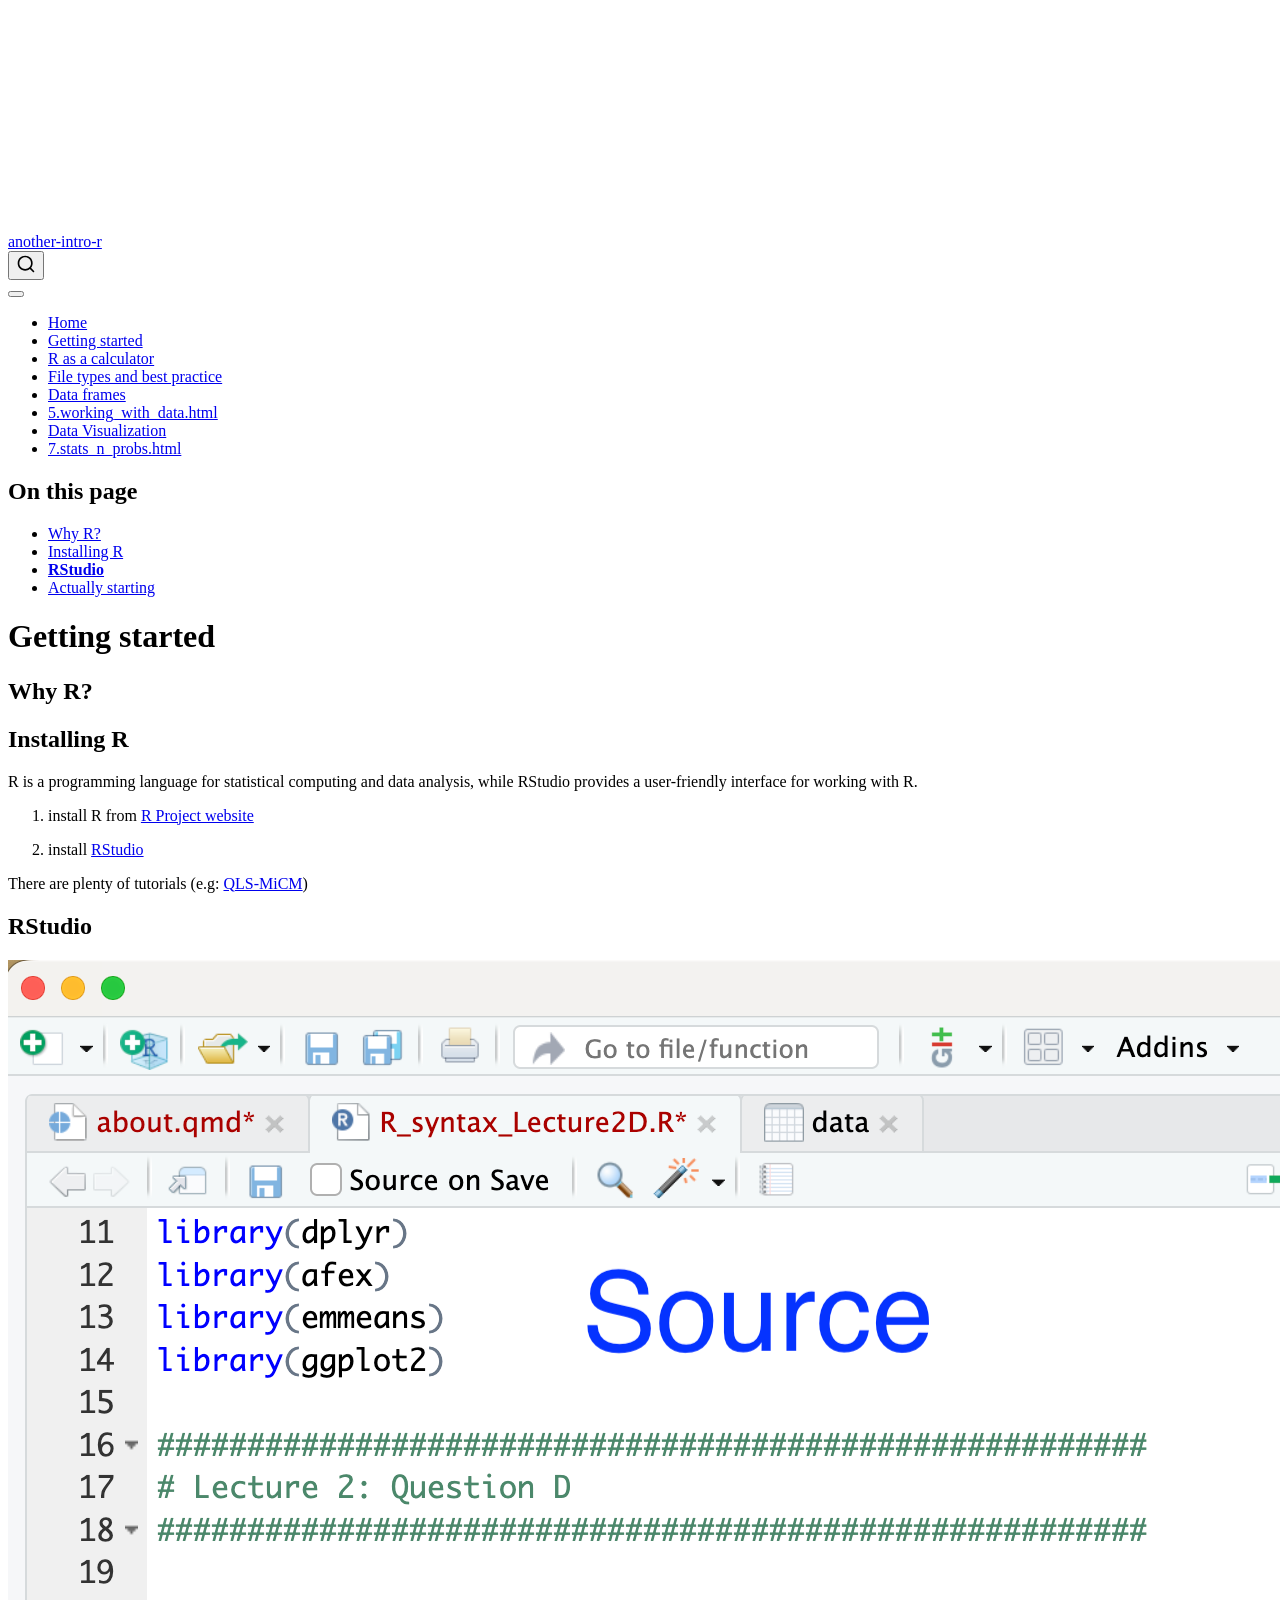
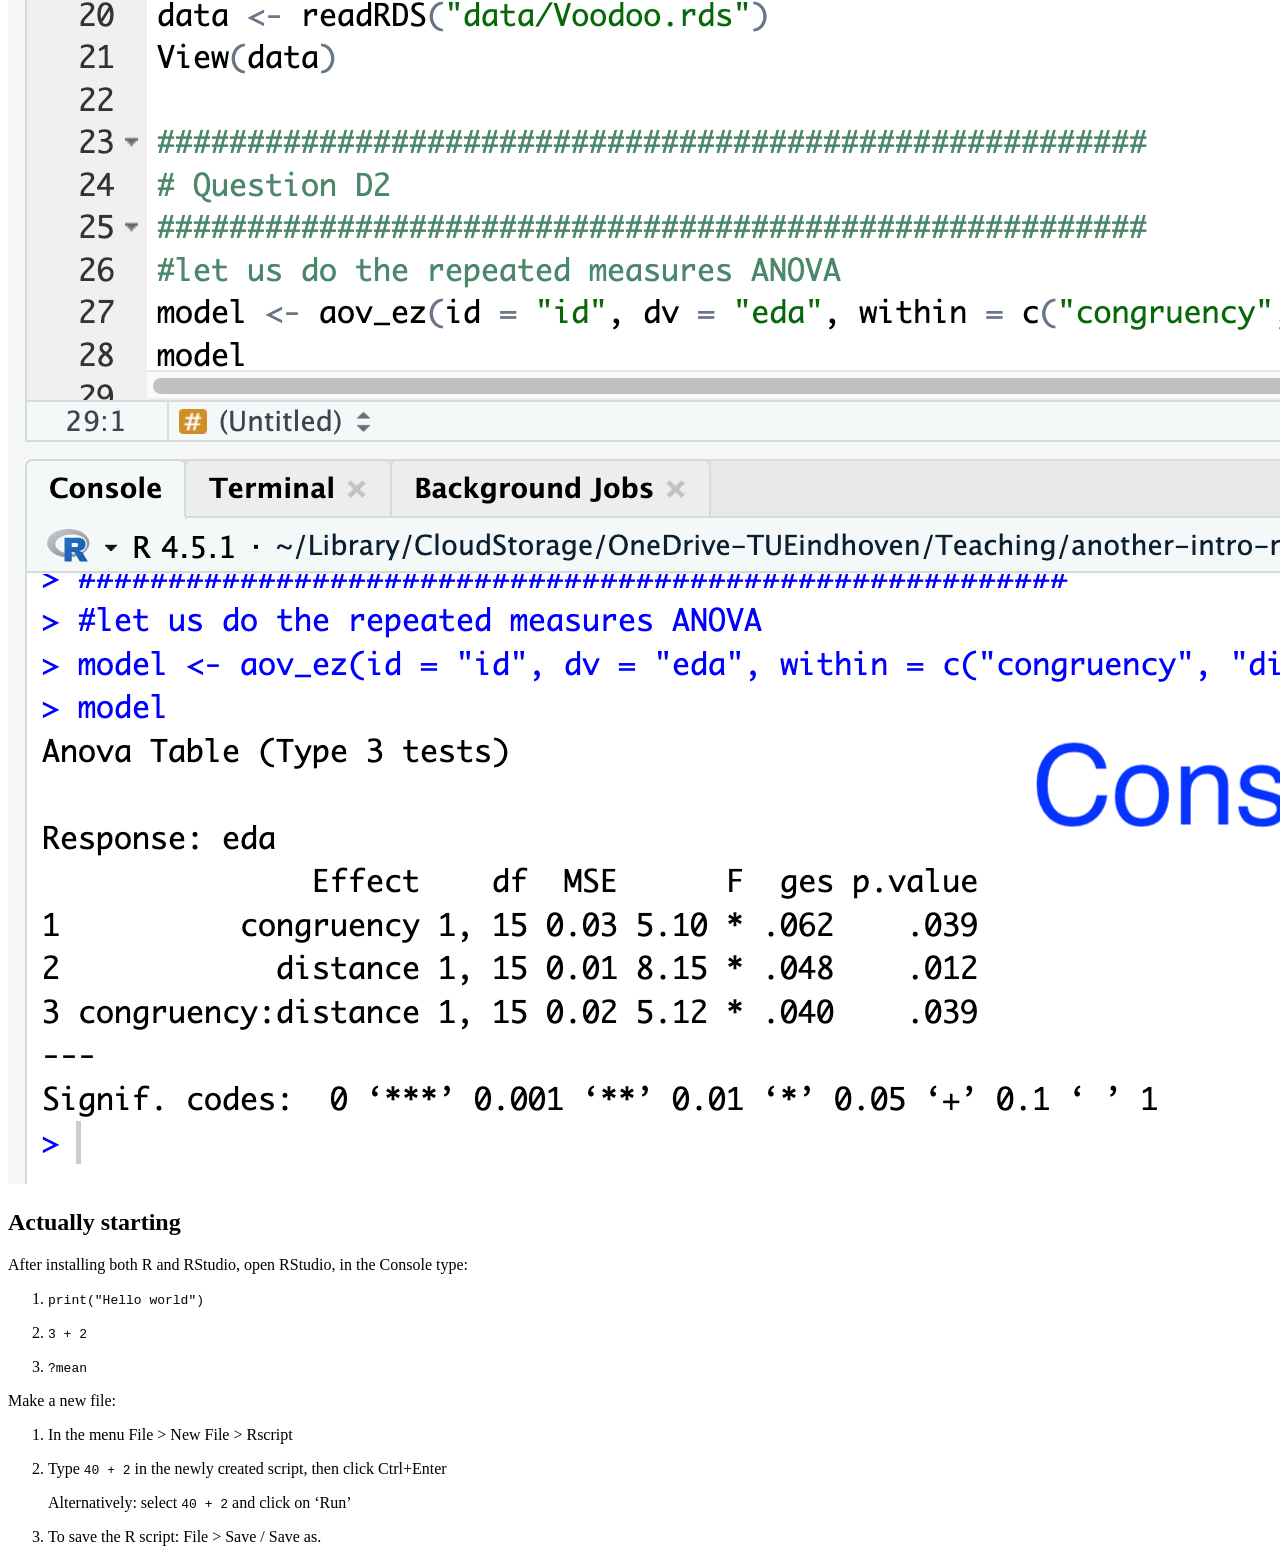
==== 1.getting_started.html @ 80fdfe33 "Built site for gh-pages" ====
<!DOCTYPE html>
<html xmlns="http://www.w3.org/1999/xhtml" lang="en" xml:lang="en"><head>

<meta charset="utf-8">
<meta name="generator" content="quarto-1.7.32">

<meta name="viewport" content="width=device-width, initial-scale=1.0, user-scalable=yes">


<title>Getting started – another-intro-r</title>
<style>
code{white-space: pre-wrap;}
span.smallcaps{font-variant: small-caps;}
div.columns{display: flex; gap: min(4vw, 1.5em);}
div.column{flex: auto; overflow-x: auto;}
div.hanging-indent{margin-left: 1.5em; text-indent: -1.5em;}
ul.task-list{list-style: none;}
ul.task-list li input[type="checkbox"] {
  width: 0.8em;
  margin: 0 0.8em 0.2em -1em; /* quarto-specific, see https://github.com/quarto-dev/quarto-cli/issues/4556 */ 
  vertical-align: middle;
}
</style>


<script src="site_libs/quarto-nav/quarto-nav.js"></script>
<script src="site_libs/quarto-nav/headroom.min.js"></script>
<script src="site_libs/clipboard/clipboard.min.js"></script>
<script src="site_libs/quarto-search/autocomplete.umd.js"></script>
<script src="site_libs/quarto-search/fuse.min.js"></script>
<script src="site_libs/quarto-search/quarto-search.js"></script>
<meta name="quarto:offset" content="./">
<script src="site_libs/quarto-html/quarto.js" type="module"></script>
<script src="site_libs/quarto-html/tabsets/tabsets.js" type="module"></script>
<script src="site_libs/quarto-html/popper.min.js"></script>
<script src="site_libs/quarto-html/tippy.umd.min.js"></script>
<script src="site_libs/quarto-html/anchor.min.js"></script>
<link href="site_libs/quarto-html/tippy.css" rel="stylesheet">
<link href="site_libs/quarto-html/quarto-syntax-highlighting-37eea08aefeeee20ff55810ff984fec1.css" rel="stylesheet" id="quarto-text-highlighting-styles">
<script src="site_libs/bootstrap/bootstrap.min.js"></script>
<link href="site_libs/bootstrap/bootstrap-icons.css" rel="stylesheet">
<link href="site_libs/bootstrap/bootstrap-c1fac2584b48ed01fb6e278e36375074.min.css" rel="stylesheet" append-hash="true" id="quarto-bootstrap" data-mode="light">
<script id="quarto-search-options" type="application/json">{
  "location": "navbar",
  "copy-button": false,
  "collapse-after": 3,
  "panel-placement": "end",
  "type": "overlay",
  "limit": 50,
  "keyboard-shortcut": [
    "f",
    "/",
    "s"
  ],
  "show-item-context": false,
  "language": {
    "search-no-results-text": "No results",
    "search-matching-documents-text": "matching documents",
    "search-copy-link-title": "Copy link to search",
    "search-hide-matches-text": "Hide additional matches",
    "search-more-match-text": "more match in this document",
    "search-more-matches-text": "more matches in this document",
    "search-clear-button-title": "Clear",
    "search-text-placeholder": "",
    "search-detached-cancel-button-title": "Cancel",
    "search-submit-button-title": "Submit",
    "search-label": "Search"
  }
}</script>


<link rel="stylesheet" href="styles.css">
</head>

<body class="nav-fixed quarto-light">

<div id="quarto-search-results"></div>
  <header id="quarto-header" class="headroom fixed-top">
    <nav class="navbar navbar-expand-lg " data-bs-theme="dark">
      <div class="navbar-container container-fluid">
      <div class="navbar-brand-container mx-auto">
    <a class="navbar-brand" href="./index.html">
    <span class="navbar-title">another-intro-r</span>
    </a>
  </div>
            <div id="quarto-search" class="" title="Search"></div>
          <button class="navbar-toggler" type="button" data-bs-toggle="collapse" data-bs-target="#navbarCollapse" aria-controls="navbarCollapse" role="menu" aria-expanded="false" aria-label="Toggle navigation" onclick="if (window.quartoToggleHeadroom) { window.quartoToggleHeadroom(); }">
  <span class="navbar-toggler-icon"></span>
</button>
          <div class="collapse navbar-collapse" id="navbarCollapse">
            <ul class="navbar-nav navbar-nav-scroll me-auto">
  <li class="nav-item">
    <a class="nav-link" href="./index.html"> 
<span class="menu-text">Home</span></a>
  </li>  
  <li class="nav-item">
    <a class="nav-link active" href="./1.getting_started.html" aria-current="page"> 
<span class="menu-text">Getting started</span></a>
  </li>  
  <li class="nav-item">
    <a class="nav-link" href="./2.calculateR.html"> 
<span class="menu-text">R as a calculator</span></a>
  </li>  
  <li class="nav-item">
    <a class="nav-link" href="./3.file_types.html"> 
<span class="menu-text">File types and best practice</span></a>
  </li>  
  <li class="nav-item">
    <a class="nav-link" href="./4.dataframes.html"> 
<span class="menu-text">Data frames</span></a>
  </li>  
  <li class="nav-item">
    <a class="nav-link" href="./5.working_with_data.html"> 
<span class="menu-text">5.working_with_data.html</span></a>
  </li>  
  <li class="nav-item">
    <a class="nav-link" href="./6.data_vis.html"> 
<span class="menu-text">Data Visualization</span></a>
  </li>  
  <li class="nav-item">
    <a class="nav-link" href="./7.stats_n_probs.html"> 
<span class="menu-text">7.stats_n_probs.html</span></a>
  </li>  
</ul>
          </div> <!-- /navcollapse -->
            <div class="quarto-navbar-tools">
</div>
      </div> <!-- /container-fluid -->
    </nav>
</header>
<!-- content -->
<div id="quarto-content" class="quarto-container page-columns page-rows-contents page-layout-article page-navbar">
<!-- sidebar -->
<!-- margin-sidebar -->
    <div id="quarto-margin-sidebar" class="sidebar margin-sidebar">
        <nav id="TOC" role="doc-toc" class="toc-active">
    <h2 id="toc-title">On this page</h2>
   
  <ul>
  <li><a href="#why-r" id="toc-why-r" class="nav-link active" data-scroll-target="#why-r">Why R?</a></li>
  <li><a href="#installing-r" id="toc-installing-r" class="nav-link" data-scroll-target="#installing-r">Installing R</a></li>
  <li><a href="#rstudio" id="toc-rstudio" class="nav-link" data-scroll-target="#rstudio"><strong>RStudio</strong></a></li>
  <li><a href="#actually-starting" id="toc-actually-starting" class="nav-link" data-scroll-target="#actually-starting">Actually starting</a></li>
  </ul>
</nav>
    </div>
<!-- main -->
<main class="content" id="quarto-document-content">

<header id="title-block-header" class="quarto-title-block default">
<div class="quarto-title">
<h1 class="title">Getting started</h1>
</div>



<div class="quarto-title-meta">

    
  
    
  </div>
  


</header>


<section id="why-r" class="level2">
<h2 class="anchored" data-anchor-id="why-r">Why R?</h2>
</section>
<section id="installing-r" class="level2">
<h2 class="anchored" data-anchor-id="installing-r">Installing R</h2>
<p>R is a programming language for statistical computing and data analysis, while RStudio provides a user-friendly interface for working with R.</p>
<ol type="1">
<li><p>install R from <a href="https://www.r-project.org/">R Project website</a></p></li>
<li><p>install <a href="https://www.rstudio.com/">RStudio</a></p></li>
</ol>
<p>There are plenty of tutorials (e.g: <a href="https://martinahyang.github.io/IntroToR/WebsiteCodes/Setup.html">QLS-MiCM</a>)</p>
</section>
<section id="rstudio" class="level2">
<h2 class="anchored" data-anchor-id="rstudio"><strong>RStudio</strong></h2>
<p><img src="images/clipboard-3034468016.png" class="img-fluid"></p>
</section>
<section id="actually-starting" class="level2">
<h2 class="anchored" data-anchor-id="actually-starting">Actually starting</h2>
<p>After installing both R and RStudio, open RStudio, in the Console type:</p>
<ol type="1">
<li><p><code>print("Hello world")</code></p></li>
<li><p><code>3 + 2</code></p></li>
<li><p><code>?mean</code></p></li>
</ol>
<p>Make a new file:</p>
<ol type="1">
<li><p>In the menu File &gt; New File &gt; Rscript</p></li>
<li><p>Type <code>40 + 2</code> in the newly created script, then click Ctrl+Enter</p>
<p>Alternatively: select <code>40 + 2</code> and click on ‘Run’</p></li>
<li><p>To save the R script: File &gt; Save / Save as.</p></li>
</ol>


</section>

</main> <!-- /main -->
<script id="quarto-html-after-body" type="application/javascript">
  window.document.addEventListener("DOMContentLoaded", function (event) {
    const icon = "";
    const anchorJS = new window.AnchorJS();
    anchorJS.options = {
      placement: 'right',
      icon: icon
    };
    anchorJS.add('.anchored');
    const isCodeAnnotation = (el) => {
      for (const clz of el.classList) {
        if (clz.startsWith('code-annotation-')) {                     
          return true;
        }
      }
      return false;
    }
    const onCopySuccess = function(e) {
      // button target
      const button = e.trigger;
      // don't keep focus
      button.blur();
      // flash "checked"
      button.classList.add('code-copy-button-checked');
      var currentTitle = button.getAttribute("title");
      button.setAttribute("title", "Copied!");
      let tooltip;
      if (window.bootstrap) {
        button.setAttribute("data-bs-toggle", "tooltip");
        button.setAttribute("data-bs-placement", "left");
        button.setAttribute("data-bs-title", "Copied!");
        tooltip = new bootstrap.Tooltip(button, 
          { trigger: "manual", 
            customClass: "code-copy-button-tooltip",
            offset: [0, -8]});
        tooltip.show();    
      }
      setTimeout(function() {
        if (tooltip) {
          tooltip.hide();
          button.removeAttribute("data-bs-title");
          button.removeAttribute("data-bs-toggle");
          button.removeAttribute("data-bs-placement");
        }
        button.setAttribute("title", currentTitle);
        button.classList.remove('code-copy-button-checked');
      }, 1000);
      // clear code selection
      e.clearSelection();
    }
    const getTextToCopy = function(trigger) {
        const codeEl = trigger.previousElementSibling.cloneNode(true);
        for (const childEl of codeEl.children) {
          if (isCodeAnnotation(childEl)) {
            childEl.remove();
          }
        }
        return codeEl.innerText;
    }
    const clipboard = new window.ClipboardJS('.code-copy-button:not([data-in-quarto-modal])', {
      text: getTextToCopy
    });
    clipboard.on('success', onCopySuccess);
    if (window.document.getElementById('quarto-embedded-source-code-modal')) {
      const clipboardModal = new window.ClipboardJS('.code-copy-button[data-in-quarto-modal]', {
        text: getTextToCopy,
        container: window.document.getElementById('quarto-embedded-source-code-modal')
      });
      clipboardModal.on('success', onCopySuccess);
    }
      var localhostRegex = new RegExp(/^(?:http|https):\/\/localhost\:?[0-9]*\//);
      var mailtoRegex = new RegExp(/^mailto:/);
        var filterRegex = new RegExp('/' + window.location.host + '/');
      var isInternal = (href) => {
          return filterRegex.test(href) || localhostRegex.test(href) || mailtoRegex.test(href);
      }
      // Inspect non-navigation links and adorn them if external
     var links = window.document.querySelectorAll('a[href]:not(.nav-link):not(.navbar-brand):not(.toc-action):not(.sidebar-link):not(.sidebar-item-toggle):not(.pagination-link):not(.no-external):not([aria-hidden]):not(.dropdown-item):not(.quarto-navigation-tool):not(.about-link)');
      for (var i=0; i<links.length; i++) {
        const link = links[i];
        if (!isInternal(link.href)) {
          // undo the damage that might have been done by quarto-nav.js in the case of
          // links that we want to consider external
          if (link.dataset.originalHref !== undefined) {
            link.href = link.dataset.originalHref;
          }
        }
      }
    function tippyHover(el, contentFn, onTriggerFn, onUntriggerFn) {
      const config = {
        allowHTML: true,
        maxWidth: 500,
        delay: 100,
        arrow: false,
        appendTo: function(el) {
            return el.parentElement;
        },
        interactive: true,
        interactiveBorder: 10,
        theme: 'quarto',
        placement: 'bottom-start',
      };
      if (contentFn) {
        config.content = contentFn;
      }
      if (onTriggerFn) {
        config.onTrigger = onTriggerFn;
      }
      if (onUntriggerFn) {
        config.onUntrigger = onUntriggerFn;
      }
      window.tippy(el, config); 
    }
    const noterefs = window.document.querySelectorAll('a[role="doc-noteref"]');
    for (var i=0; i<noterefs.length; i++) {
      const ref = noterefs[i];
      tippyHover(ref, function() {
        // use id or data attribute instead here
        let href = ref.getAttribute('data-footnote-href') || ref.getAttribute('href');
        try { href = new URL(href).hash; } catch {}
        const id = href.replace(/^#\/?/, "");
        const note = window.document.getElementById(id);
        if (note) {
          return note.innerHTML;
        } else {
          return "";
        }
      });
    }
    const xrefs = window.document.querySelectorAll('a.quarto-xref');
    const processXRef = (id, note) => {
      // Strip column container classes
      const stripColumnClz = (el) => {
        el.classList.remove("page-full", "page-columns");
        if (el.children) {
          for (const child of el.children) {
            stripColumnClz(child);
          }
        }
      }
      stripColumnClz(note)
      if (id === null || id.startsWith('sec-')) {
        // Special case sections, only their first couple elements
        const container = document.createElement("div");
        if (note.children && note.children.length > 2) {
          container.appendChild(note.children[0].cloneNode(true));
          for (let i = 1; i < note.children.length; i++) {
            const child = note.children[i];
            if (child.tagName === "P" && child.innerText === "") {
              continue;
            } else {
              container.appendChild(child.cloneNode(true));
              break;
            }
          }
          if (window.Quarto?.typesetMath) {
            window.Quarto.typesetMath(container);
          }
          return container.innerHTML
        } else {
          if (window.Quarto?.typesetMath) {
            window.Quarto.typesetMath(note);
          }
          return note.innerHTML;
        }
      } else {
        // Remove any anchor links if they are present
        const anchorLink = note.querySelector('a.anchorjs-link');
        if (anchorLink) {
          anchorLink.remove();
        }
        if (window.Quarto?.typesetMath) {
          window.Quarto.typesetMath(note);
        }
        if (note.classList.contains("callout")) {
          return note.outerHTML;
        } else {
          return note.innerHTML;
        }
      }
    }
    for (var i=0; i<xrefs.length; i++) {
      const xref = xrefs[i];
      tippyHover(xref, undefined, function(instance) {
        instance.disable();
        let url = xref.getAttribute('href');
        let hash = undefined; 
        if (url.startsWith('#')) {
          hash = url;
        } else {
          try { hash = new URL(url).hash; } catch {}
        }
        if (hash) {
          const id = hash.replace(/^#\/?/, "");
          const note = window.document.getElementById(id);
          if (note !== null) {
            try {
              const html = processXRef(id, note.cloneNode(true));
              instance.setContent(html);
            } finally {
              instance.enable();
              instance.show();
            }
          } else {
            // See if we can fetch this
            fetch(url.split('#')[0])
            .then(res => res.text())
            .then(html => {
              const parser = new DOMParser();
              const htmlDoc = parser.parseFromString(html, "text/html");
              const note = htmlDoc.getElementById(id);
              if (note !== null) {
                const html = processXRef(id, note);
                instance.setContent(html);
              } 
            }).finally(() => {
              instance.enable();
              instance.show();
            });
          }
        } else {
          // See if we can fetch a full url (with no hash to target)
          // This is a special case and we should probably do some content thinning / targeting
          fetch(url)
          .then(res => res.text())
          .then(html => {
            const parser = new DOMParser();
            const htmlDoc = parser.parseFromString(html, "text/html");
            const note = htmlDoc.querySelector('main.content');
            if (note !== null) {
              // This should only happen for chapter cross references
              // (since there is no id in the URL)
              // remove the first header
              if (note.children.length > 0 && note.children[0].tagName === "HEADER") {
                note.children[0].remove();
              }
              const html = processXRef(null, note);
              instance.setContent(html);
            } 
          }).finally(() => {
            instance.enable();
            instance.show();
          });
        }
      }, function(instance) {
      });
    }
        let selectedAnnoteEl;
        const selectorForAnnotation = ( cell, annotation) => {
          let cellAttr = 'data-code-cell="' + cell + '"';
          let lineAttr = 'data-code-annotation="' +  annotation + '"';
          const selector = 'span[' + cellAttr + '][' + lineAttr + ']';
          return selector;
        }
        const selectCodeLines = (annoteEl) => {
          const doc = window.document;
          const targetCell = annoteEl.getAttribute("data-target-cell");
          const targetAnnotation = annoteEl.getAttribute("data-target-annotation");
          const annoteSpan = window.document.querySelector(selectorForAnnotation(targetCell, targetAnnotation));
          const lines = annoteSpan.getAttribute("data-code-lines").split(",");
          const lineIds = lines.map((line) => {
            return targetCell + "-" + line;
          })
          let top = null;
          let height = null;
          let parent = null;
          if (lineIds.length > 0) {
              //compute the position of the single el (top and bottom and make a div)
              const el = window.document.getElementById(lineIds[0]);
              top = el.offsetTop;
              height = el.offsetHeight;
              parent = el.parentElement.parentElement;
            if (lineIds.length > 1) {
              const lastEl = window.document.getElementById(lineIds[lineIds.length - 1]);
              const bottom = lastEl.offsetTop + lastEl.offsetHeight;
              height = bottom - top;
            }
            if (top !== null && height !== null && parent !== null) {
              // cook up a div (if necessary) and position it 
              let div = window.document.getElementById("code-annotation-line-highlight");
              if (div === null) {
                div = window.document.createElement("div");
                div.setAttribute("id", "code-annotation-line-highlight");
                div.style.position = 'absolute';
                parent.appendChild(div);
              }
              div.style.top = top - 2 + "px";
              div.style.height = height + 4 + "px";
              div.style.left = 0;
              let gutterDiv = window.document.getElementById("code-annotation-line-highlight-gutter");
              if (gutterDiv === null) {
                gutterDiv = window.document.createElement("div");
                gutterDiv.setAttribute("id", "code-annotation-line-highlight-gutter");
                gutterDiv.style.position = 'absolute';
                const codeCell = window.document.getElementById(targetCell);
                const gutter = codeCell.querySelector('.code-annotation-gutter');
                gutter.appendChild(gutterDiv);
              }
              gutterDiv.style.top = top - 2 + "px";
              gutterDiv.style.height = height + 4 + "px";
            }
            selectedAnnoteEl = annoteEl;
          }
        };
        const unselectCodeLines = () => {
          const elementsIds = ["code-annotation-line-highlight", "code-annotation-line-highlight-gutter"];
          elementsIds.forEach((elId) => {
            const div = window.document.getElementById(elId);
            if (div) {
              div.remove();
            }
          });
          selectedAnnoteEl = undefined;
        };
          // Handle positioning of the toggle
      window.addEventListener(
        "resize",
        throttle(() => {
          elRect = undefined;
          if (selectedAnnoteEl) {
            selectCodeLines(selectedAnnoteEl);
          }
        }, 10)
      );
      function throttle(fn, ms) {
      let throttle = false;
      let timer;
        return (...args) => {
          if(!throttle) { // first call gets through
              fn.apply(this, args);
              throttle = true;
          } else { // all the others get throttled
              if(timer) clearTimeout(timer); // cancel #2
              timer = setTimeout(() => {
                fn.apply(this, args);
                timer = throttle = false;
              }, ms);
          }
        };
      }
        // Attach click handler to the DT
        const annoteDls = window.document.querySelectorAll('dt[data-target-cell]');
        for (const annoteDlNode of annoteDls) {
          annoteDlNode.addEventListener('click', (event) => {
            const clickedEl = event.target;
            if (clickedEl !== selectedAnnoteEl) {
              unselectCodeLines();
              const activeEl = window.document.querySelector('dt[data-target-cell].code-annotation-active');
              if (activeEl) {
                activeEl.classList.remove('code-annotation-active');
              }
              selectCodeLines(clickedEl);
              clickedEl.classList.add('code-annotation-active');
            } else {
              // Unselect the line
              unselectCodeLines();
              clickedEl.classList.remove('code-annotation-active');
            }
          });
        }
    const findCites = (el) => {
      const parentEl = el.parentElement;
      if (parentEl) {
        const cites = parentEl.dataset.cites;
        if (cites) {
          return {
            el,
            cites: cites.split(' ')
          };
        } else {
          return findCites(el.parentElement)
        }
      } else {
        return undefined;
      }
    };
    var bibliorefs = window.document.querySelectorAll('a[role="doc-biblioref"]');
    for (var i=0; i<bibliorefs.length; i++) {
      const ref = bibliorefs[i];
      const citeInfo = findCites(ref);
      if (citeInfo) {
        tippyHover(citeInfo.el, function() {
          var popup = window.document.createElement('div');
          citeInfo.cites.forEach(function(cite) {
            var citeDiv = window.document.createElement('div');
            citeDiv.classList.add('hanging-indent');
            citeDiv.classList.add('csl-entry');
            var biblioDiv = window.document.getElementById('ref-' + cite);
            if (biblioDiv) {
              citeDiv.innerHTML = biblioDiv.innerHTML;
            }
            popup.appendChild(citeDiv);
          });
          return popup.innerHTML;
        });
      }
    }
  });
  </script>
</div> <!-- /content -->




</body></html>
---- site_libs/quarto-html/tippy.css ----
.tippy-box[data-animation=fade][data-state=hidden]{opacity:0}[data-tippy-root]{max-width:calc(100vw - 10px)}.tippy-box{position:relative;background-color:#333;color:#fff;border-radius:4px;font-size:14px;line-height:1.4;white-space:normal;outline:0;transition-property:transform,visibility,opacity}.tippy-box[data-placement^=top]>.tippy-arrow{bottom:0}.tippy-box[data-placement^=top]>.tippy-arrow:before{bottom:-7px;left:0;border-width:8px 8px 0;border-top-color:initial;transform-origin:center top}.tippy-box[data-placement^=bottom]>.tippy-arrow{top:0}.tippy-box[data-placement^=bottom]>.tippy-arrow:before{top:-7px;left:0;border-width:0 8px 8px;border-bottom-color:initial;transform-origin:center bottom}.tippy-box[data-placement^=left]>.tippy-arrow{right:0}.tippy-box[data-placement^=left]>.tippy-arrow:before{border-width:8px 0 8px 8px;border-left-color:initial;right:-7px;transform-origin:center left}.tippy-box[data-placement^=right]>.tippy-arrow{left:0}.tippy-box[data-placement^=right]>.tippy-arrow:before{left:-7px;border-width:8px 8px 8px 0;border-right-color:initial;transform-origin:center right}.tippy-box[data-inertia][data-state=visible]{transition-timing-function:cubic-bezier(.54,1.5,.38,1.11)}.tippy-arrow{width:16px;height:16px;color:#333}.tippy-arrow:before{content:"";position:absolute;border-color:transparent;border-style:solid}.tippy-content{position:relative;padding:5px 9px;z-index:1}
---- site_libs/quarto-html/quarto-syntax-highlighting-37eea08aefeeee20ff55810ff984fec1.css ----
/* quarto syntax highlight colors */
:root {
  --quarto-hl-ot-color: #003B4F;
  --quarto-hl-at-color: #657422;
  --quarto-hl-ss-color: #20794D;
  --quarto-hl-an-color: #5E5E5E;
  --quarto-hl-fu-color: #4758AB;
  --quarto-hl-st-color: #20794D;
  --quarto-hl-cf-color: #003B4F;
  --quarto-hl-op-color: #5E5E5E;
  --quarto-hl-er-color: #AD0000;
  --quarto-hl-bn-color: #AD0000;
  --quarto-hl-al-color: #AD0000;
  --quarto-hl-va-color: #111111;
  --quarto-hl-bu-color: inherit;
  --quarto-hl-ex-color: inherit;
  --quarto-hl-pp-color: #AD0000;
  --quarto-hl-in-color: #5E5E5E;
  --quarto-hl-vs-color: #20794D;
  --quarto-hl-wa-color: #5E5E5E;
  --quarto-hl-do-color: #5E5E5E;
  --quarto-hl-im-color: #00769E;
  --quarto-hl-ch-color: #20794D;
  --quarto-hl-dt-color: #AD0000;
  --quarto-hl-fl-color: #AD0000;
  --quarto-hl-co-color: #5E5E5E;
  --quarto-hl-cv-color: #5E5E5E;
  --quarto-hl-cn-color: #8f5902;
  --quarto-hl-sc-color: #5E5E5E;
  --quarto-hl-dv-color: #AD0000;
  --quarto-hl-kw-color: #003B4F;
}

/* other quarto variables */
:root {
  --quarto-font-monospace: SFMono-Regular, Menlo, Monaco, Consolas, "Liberation Mono", "Courier New", monospace;
}

/* syntax highlight based on Pandoc's rules */
pre > code.sourceCode > span {
  color: #003B4F;
}

code.sourceCode > span {
  color: #003B4F;
}

div.sourceCode,
div.sourceCode pre.sourceCode {
  color: #003B4F;
}

/* Normal */
code span {
  color: #003B4F;
}

/* Alert */
code span.al {
  color: #AD0000;
  font-style: inherit;
}

/* Annotation */
code span.an {
  color: #5E5E5E;
  font-style: inherit;
}

/* Attribute */
code span.at {
  color: #657422;
  font-style: inherit;
}

/* BaseN */
code span.bn {
  color: #AD0000;
  font-style: inherit;
}

/* BuiltIn */
code span.bu {
  font-style: inherit;
}

/* ControlFlow */
code span.cf {
  color: #003B4F;
  font-weight: bold;
  font-style: inherit;
}

/* Char */
code span.ch {
  color: #20794D;
  font-style: inherit;
}

/* Constant */
code span.cn {
  color: #8f5902;
  font-style: inherit;
}

/* Comment */
code span.co {
  color: #5E5E5E;
  font-style: inherit;
}

/* CommentVar */
code span.cv {
  color: #5E5E5E;
  font-style: italic;
}

/* Documentation */
code span.do {
  color: #5E5E5E;
  font-style: italic;
}

/* DataType */
code span.dt {
  color: #AD0000;
  font-style: inherit;
}

/* DecVal */
code span.dv {
  color: #AD0000;
  font-style: inherit;
}

/* Error */
code span.er {
  color: #AD0000;
  font-style: inherit;
}

/* Extension */
code span.ex {
  font-style: inherit;
}

/* Float */
code span.fl {
  color: #AD0000;
  font-style: inherit;
}

/* Function */
code span.fu {
  color: #4758AB;
  font-style: inherit;
}

/* Import */
code span.im {
  color: #00769E;
  font-style: inherit;
}

/* Information */
code span.in {
  color: #5E5E5E;
  font-style: inherit;
}

/* Keyword */
code span.kw {
  color: #003B4F;
  font-weight: bold;
  font-style: inherit;
}

/* Operator */
code span.op {
  color: #5E5E5E;
  font-style: inherit;
}

/* Other */
code span.ot {
  color: #003B4F;
  font-style: inherit;
}

/* Preprocessor */
code span.pp {
  color: #AD0000;
  font-style: inherit;
}

/* SpecialChar */
code span.sc {
  color: #5E5E5E;
  font-style: inherit;
}

/* SpecialString */
code span.ss {
  color: #20794D;
  font-style: inherit;
}

/* String */
code span.st {
  color: #20794D;
  font-style: inherit;
}

/* Variable */
code span.va {
  color: #111111;
  font-style: inherit;
}

/* VerbatimString */
code span.vs {
  color: #20794D;
  font-style: inherit;
}

/* Warning */
code span.wa {
  color: #5E5E5E;
  font-style: italic;
}

.prevent-inlining {
  content: "</";
}

/*# sourceMappingURL=27d3d809615f7771493d095567f04340.css.map */
---- styles.css ----
/* css styles */
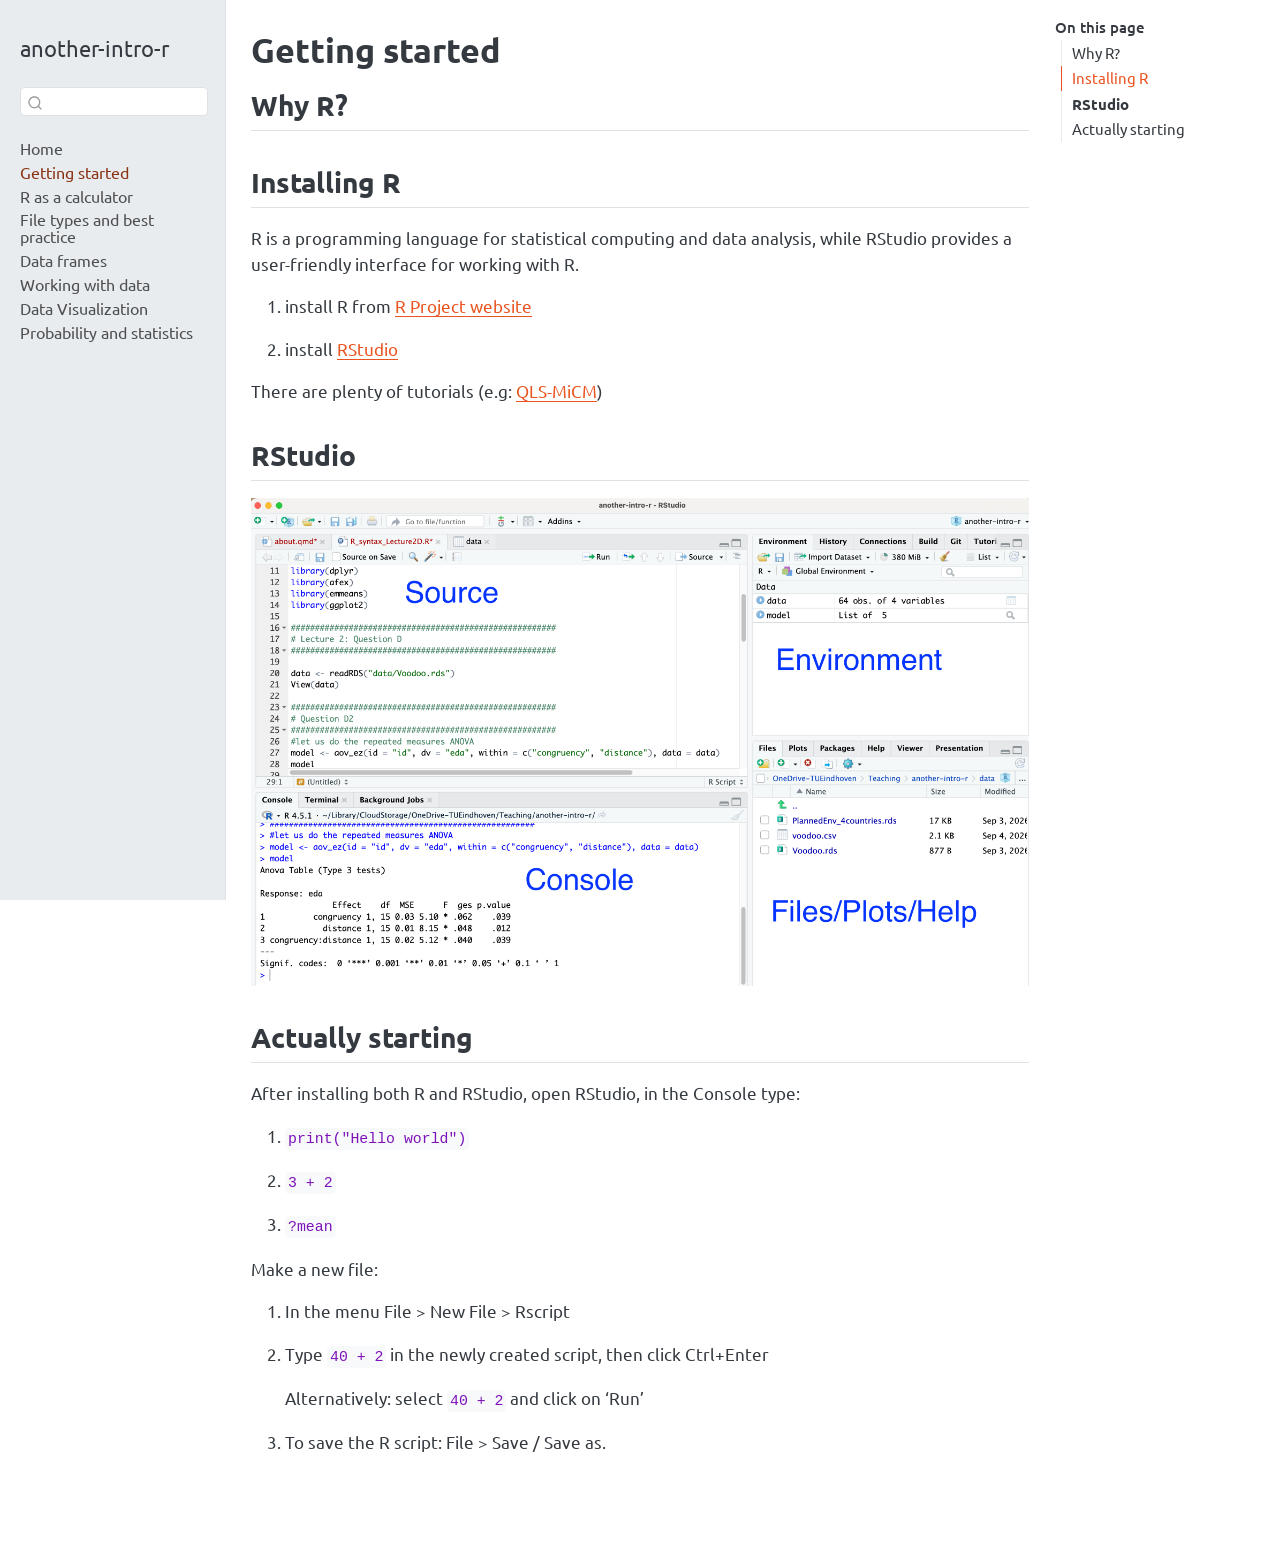
==== commit 482a4094: "Built site for gh-pages" ====
--- a/1.getting_started.html
+++ b/1.getting_started.html
@@ -39,13 +39,13 @@
 <link href="site_libs/quarto-html/quarto-syntax-highlighting-37eea08aefeeee20ff55810ff984fec1.css" rel="stylesheet" id="quarto-text-highlighting-styles">
 <script src="site_libs/bootstrap/bootstrap.min.js"></script>
 <link href="site_libs/bootstrap/bootstrap-icons.css" rel="stylesheet">
-<link href="site_libs/bootstrap/bootstrap-c1fac2584b48ed01fb6e278e36375074.min.css" rel="stylesheet" append-hash="true" id="quarto-bootstrap" data-mode="light">
+<link href="site_libs/bootstrap/bootstrap-b2ecd4b050980ac41cf38486c1d32bdc.min.css" rel="stylesheet" append-hash="true" id="quarto-bootstrap" data-mode="light">
 <script id="quarto-search-options" type="application/json">{
-  "location": "navbar",
+  "location": "sidebar",
   "copy-button": false,
   "collapse-after": 3,
-  "panel-placement": "end",
-  "type": "overlay",
+  "panel-placement": "start",
+  "type": "textbox",
   "limit": 50,
   "keyboard-shortcut": [
     "f",
@@ -72,65 +72,92 @@
 <link rel="stylesheet" href="styles.css">
 </head>
 
-<body class="nav-fixed quarto-light">
+<body class="nav-sidebar docked quarto-light">
 
 <div id="quarto-search-results"></div>
   <header id="quarto-header" class="headroom fixed-top">
-    <nav class="navbar navbar-expand-lg " data-bs-theme="dark">
-      <div class="navbar-container container-fluid">
-      <div class="navbar-brand-container mx-auto">
-    <a class="navbar-brand" href="./index.html">
-    <span class="navbar-title">another-intro-r</span>
-    </a>
-  </div>
-            <div id="quarto-search" class="" title="Search"></div>
-          <button class="navbar-toggler" type="button" data-bs-toggle="collapse" data-bs-target="#navbarCollapse" aria-controls="navbarCollapse" role="menu" aria-expanded="false" aria-label="Toggle navigation" onclick="if (window.quartoToggleHeadroom) { window.quartoToggleHeadroom(); }">
-  <span class="navbar-toggler-icon"></span>
-</button>
-          <div class="collapse navbar-collapse" id="navbarCollapse">
-            <ul class="navbar-nav navbar-nav-scroll me-auto">
-  <li class="nav-item">
-    <a class="nav-link" href="./index.html"> 
-<span class="menu-text">Home</span></a>
-  </li>  
-  <li class="nav-item">
-    <a class="nav-link active" href="./1.getting_started.html" aria-current="page"> 
-<span class="menu-text">Getting started</span></a>
-  </li>  
-  <li class="nav-item">
-    <a class="nav-link" href="./2.calculateR.html"> 
-<span class="menu-text">R as a calculator</span></a>
-  </li>  
-  <li class="nav-item">
-    <a class="nav-link" href="./3.file_types.html"> 
-<span class="menu-text">File types and best practice</span></a>
-  </li>  
-  <li class="nav-item">
-    <a class="nav-link" href="./4.dataframes.html"> 
-<span class="menu-text">Data frames</span></a>
-  </li>  
-  <li class="nav-item">
-    <a class="nav-link" href="./5.working_with_data.html"> 
-<span class="menu-text">5.working_with_data.html</span></a>
-  </li>  
-  <li class="nav-item">
-    <a class="nav-link" href="./6.data_vis.html"> 
-<span class="menu-text">Data Visualization</span></a>
-  </li>  
-  <li class="nav-item">
-    <a class="nav-link" href="./7.stats_n_probs.html"> 
-<span class="menu-text">7.stats_n_probs.html</span></a>
-  </li>  
-</ul>
-          </div> <!-- /navcollapse -->
-            <div class="quarto-navbar-tools">
-</div>
-      </div> <!-- /container-fluid -->
-    </nav>
+  <nav class="quarto-secondary-nav">
+    <div class="container-fluid d-flex">
+      <button type="button" class="quarto-btn-toggle btn" data-bs-toggle="collapse" role="button" data-bs-target=".quarto-sidebar-collapse-item" aria-controls="quarto-sidebar" aria-expanded="false" aria-label="Toggle sidebar navigation" onclick="if (window.quartoToggleHeadroom) { window.quartoToggleHeadroom(); }">
+        <i class="bi bi-layout-text-sidebar-reverse"></i>
+      </button>
+        <nav class="quarto-page-breadcrumbs" aria-label="breadcrumb"><ol class="breadcrumb"><li class="breadcrumb-item"><a href="./1.getting_started.html">Getting started</a></li></ol></nav>
+        <a class="flex-grow-1" role="navigation" data-bs-toggle="collapse" data-bs-target=".quarto-sidebar-collapse-item" aria-controls="quarto-sidebar" aria-expanded="false" aria-label="Toggle sidebar navigation" onclick="if (window.quartoToggleHeadroom) { window.quartoToggleHeadroom(); }">      
+        </a>
+      <button type="button" class="btn quarto-search-button" aria-label="Search" onclick="window.quartoOpenSearch();">
+        <i class="bi bi-search"></i>
+      </button>
+    </div>
+  </nav>
 </header>
 <!-- content -->
-<div id="quarto-content" class="quarto-container page-columns page-rows-contents page-layout-article page-navbar">
+<div id="quarto-content" class="quarto-container page-columns page-rows-contents page-layout-article">
 <!-- sidebar -->
+  <nav id="quarto-sidebar" class="sidebar collapse collapse-horizontal quarto-sidebar-collapse-item sidebar-navigation docked overflow-auto">
+    <div class="pt-lg-2 mt-2 text-left sidebar-header">
+    <div class="sidebar-title mb-0 py-0">
+      <a href="./">another-intro-r</a> 
+    </div>
+      </div>
+        <div class="mt-2 flex-shrink-0 align-items-center">
+        <div class="sidebar-search">
+        <div id="quarto-search" class="" title="Search"></div>
+        </div>
+        </div>
+    <div class="sidebar-menu-container"> 
+    <ul class="list-unstyled mt-1">
+        <li class="sidebar-item">
+  <div class="sidebar-item-container"> 
+  <a href="./index.html" class="sidebar-item-text sidebar-link">
+ <span class="menu-text">Home</span></a>
+  </div>
+</li>
+        <li class="sidebar-item">
+  <div class="sidebar-item-container"> 
+  <a href="./1.getting_started.html" class="sidebar-item-text sidebar-link active">
+ <span class="menu-text">Getting started</span></a>
+  </div>
+</li>
+        <li class="sidebar-item">
+  <div class="sidebar-item-container"> 
+  <a href="./2.calculateR.html" class="sidebar-item-text sidebar-link">
+ <span class="menu-text">R as a calculator</span></a>
+  </div>
+</li>
+        <li class="sidebar-item">
+  <div class="sidebar-item-container"> 
+  <a href="./3.file_types.html" class="sidebar-item-text sidebar-link">
+ <span class="menu-text">File types and best practice</span></a>
+  </div>
+</li>
+        <li class="sidebar-item">
+  <div class="sidebar-item-container"> 
+  <a href="./4.dataframes.html" class="sidebar-item-text sidebar-link">
+ <span class="menu-text">Data frames</span></a>
+  </div>
+</li>
+        <li class="sidebar-item">
+  <div class="sidebar-item-container"> 
+  <a href="./5.working_with_data.html" class="sidebar-item-text sidebar-link">
+ <span class="menu-text">Working with data</span></a>
+  </div>
+</li>
+        <li class="sidebar-item">
+  <div class="sidebar-item-container"> 
+  <a href="./6.data_vis.html" class="sidebar-item-text sidebar-link">
+ <span class="menu-text">Data Visualization</span></a>
+  </div>
+</li>
+        <li class="sidebar-item">
+  <div class="sidebar-item-container"> 
+  <a href="./7.stats_n_probs.html" class="sidebar-item-text sidebar-link">
+ <span class="menu-text">Probability and statistics</span></a>
+  </div>
+</li>
+    </ul>
+    </div>
+</nav>
+<div id="quarto-sidebar-glass" class="quarto-sidebar-collapse-item" data-bs-toggle="collapse" data-bs-target=".quarto-sidebar-collapse-item"></div>
 <!-- margin-sidebar -->
     <div id="quarto-margin-sidebar" class="sidebar margin-sidebar">
         <nav id="TOC" role="doc-toc" class="toc-active">
@@ -274,7 +301,7 @@
     }
       var localhostRegex = new RegExp(/^(?:http|https):\/\/localhost\:?[0-9]*\//);
       var mailtoRegex = new RegExp(/^mailto:/);
-        var filterRegex = new RegExp('/' + window.location.host + '/');
+        var filterRegex = new RegExp("https:\/\/N-Leach\.github\.io\/another-intro-r\/");
       var isInternal = (href) => {
           return filterRegex.test(href) || localhostRegex.test(href) || mailtoRegex.test(href);
       }
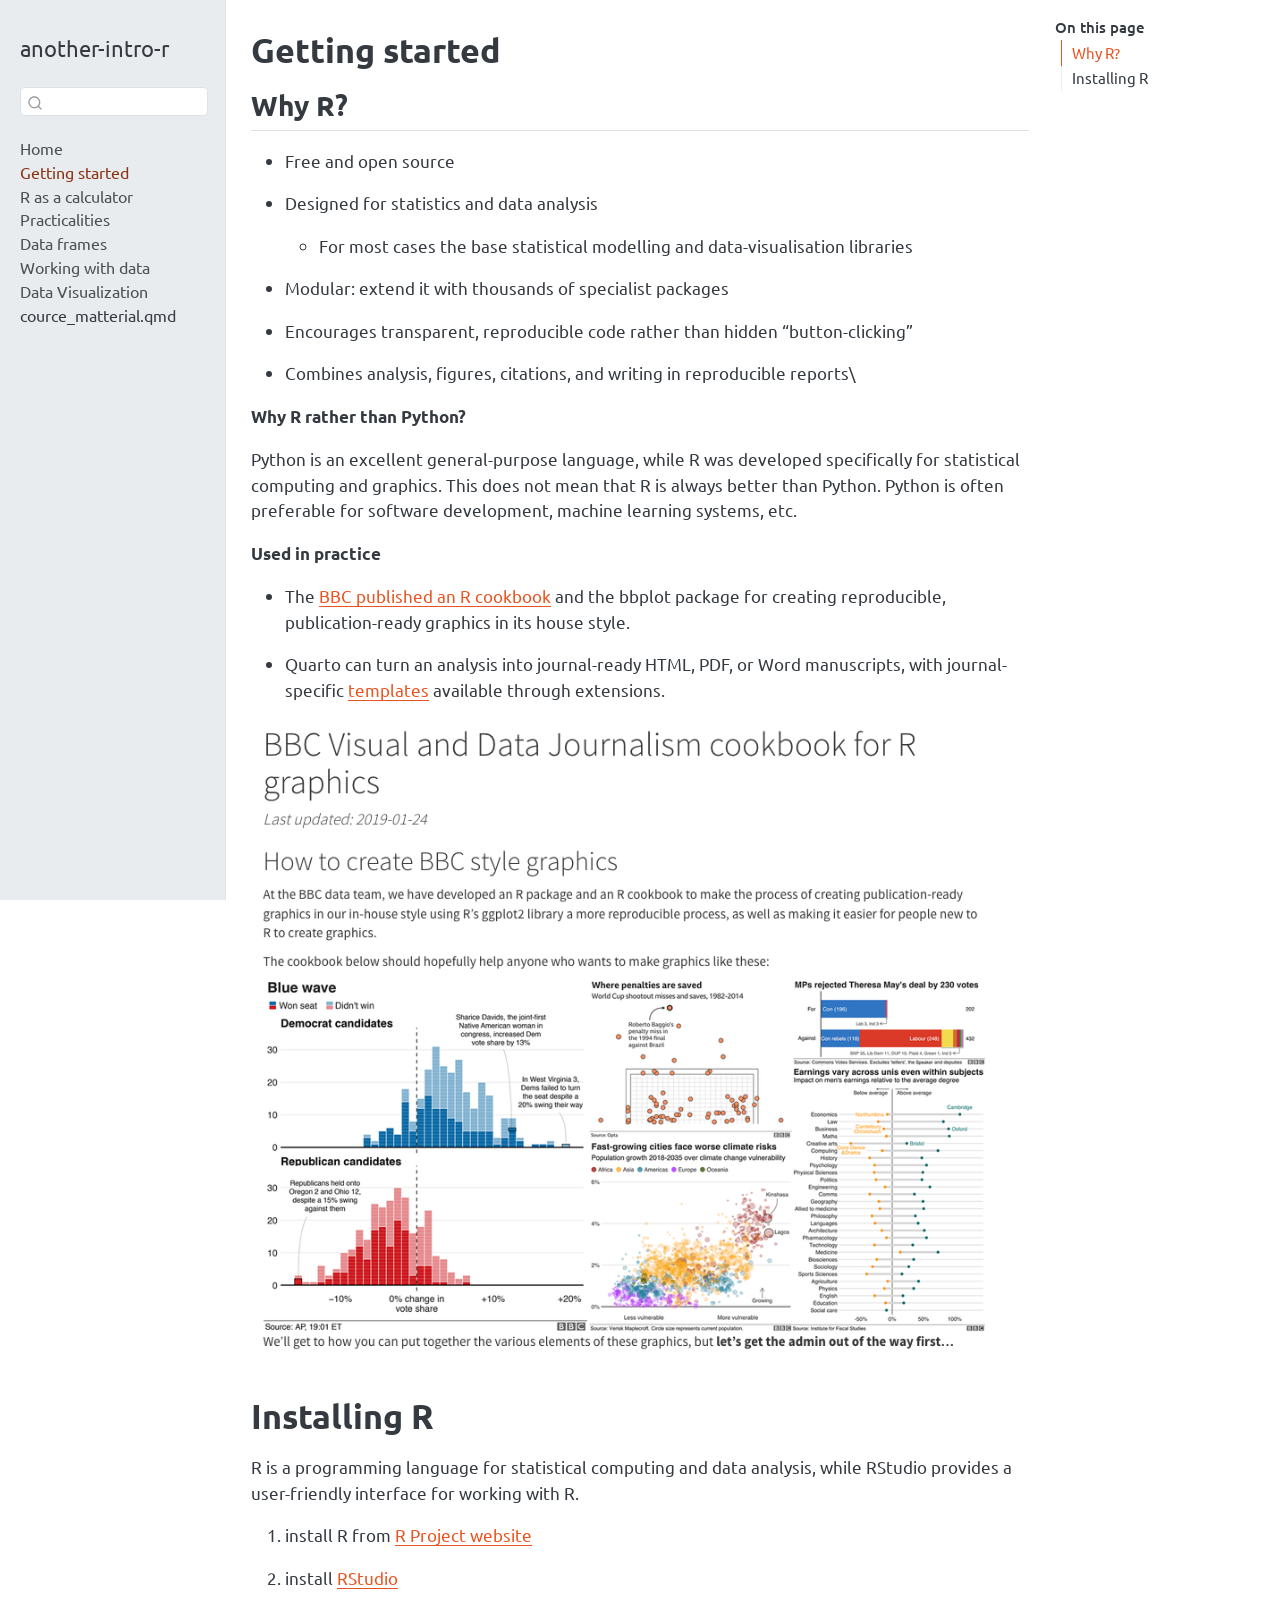
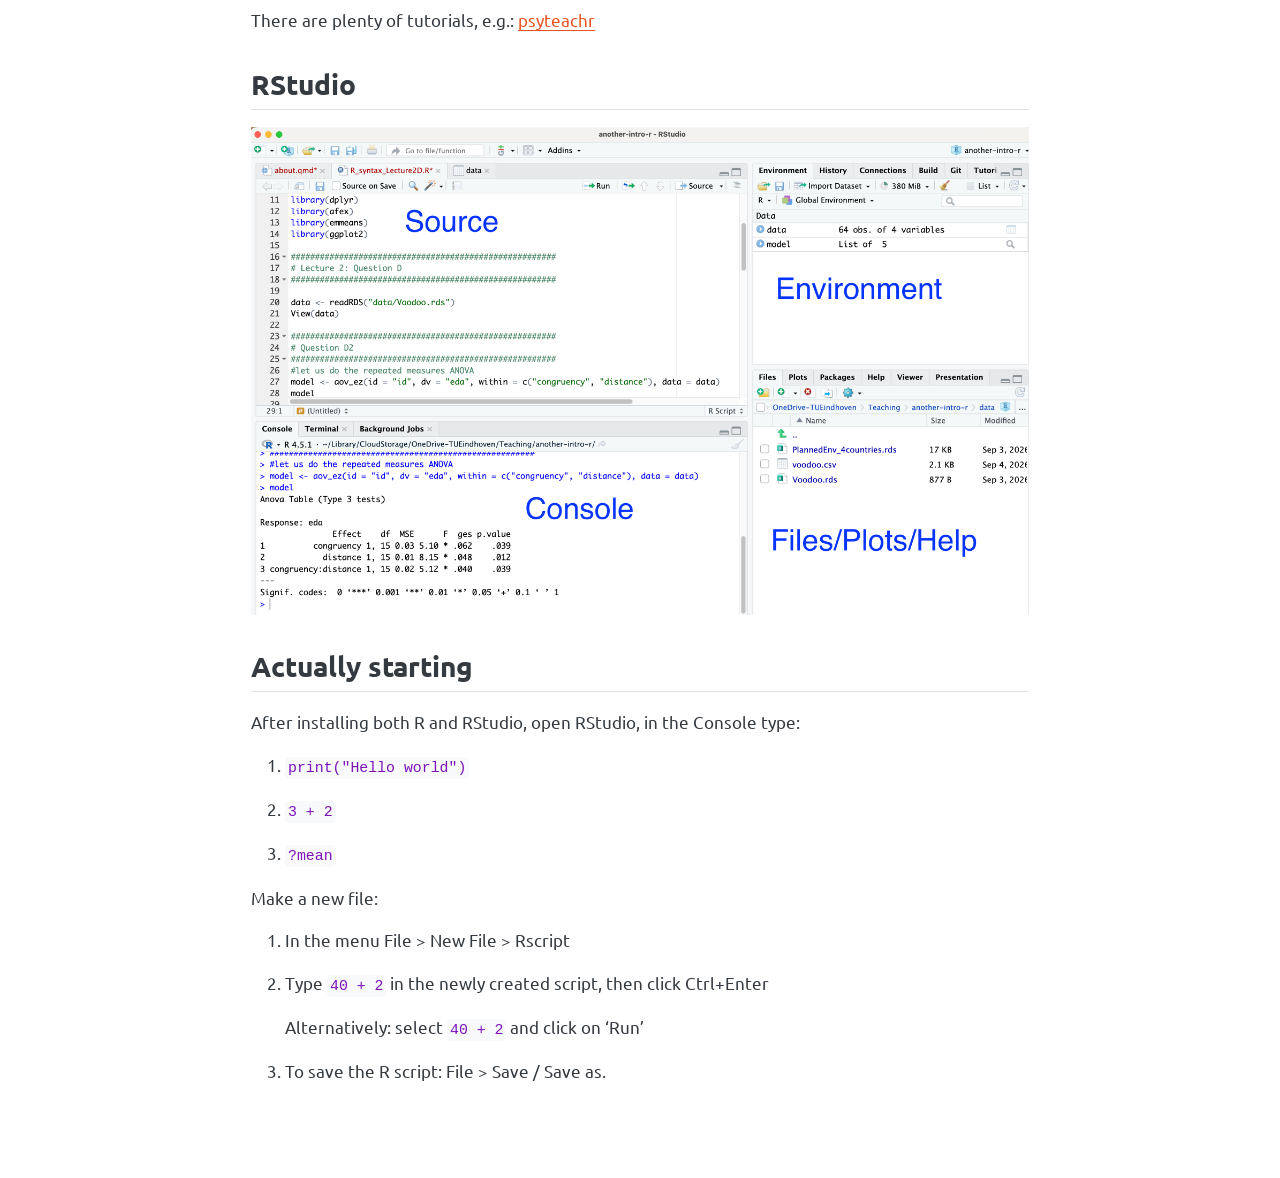
==== commit 17a154b2: "Built site for gh-pages" ====
--- a/1.getting_started.html
+++ b/1.getting_started.html
@@ -127,7 +127,7 @@
         <li class="sidebar-item">
   <div class="sidebar-item-container"> 
   <a href="./3.file_types.html" class="sidebar-item-text sidebar-link">
- <span class="menu-text">File types and best practice</span></a>
+ <span class="menu-text">Practicalities</span></a>
   </div>
 </li>
         <li class="sidebar-item">
@@ -149,11 +149,8 @@
   </div>
 </li>
         <li class="sidebar-item">
-  <div class="sidebar-item-container"> 
-  <a href="./7.stats_n_probs.html" class="sidebar-item-text sidebar-link">
- <span class="menu-text">Probability and statistics</span></a>
-  </div>
-</li>
+ <span class="menu-text">cource_matterial.qmd</span>
+  </li>
     </ul>
     </div>
 </nav>
@@ -165,9 +162,11 @@
    
   <ul>
   <li><a href="#why-r" id="toc-why-r" class="nav-link active" data-scroll-target="#why-r">Why R?</a></li>
-  <li><a href="#installing-r" id="toc-installing-r" class="nav-link" data-scroll-target="#installing-r">Installing R</a></li>
+  <li><a href="#installing-r" id="toc-installing-r" class="nav-link" data-scroll-target="#installing-r">Installing R</a>
+  <ul class="collapse">
   <li><a href="#rstudio" id="toc-rstudio" class="nav-link" data-scroll-target="#rstudio"><strong>RStudio</strong></a></li>
   <li><a href="#actually-starting" id="toc-actually-starting" class="nav-link" data-scroll-target="#actually-starting">Actually starting</a></li>
+  </ul></li>
   </ul>
 </nav>
     </div>
@@ -195,16 +194,33 @@
 
 <section id="why-r" class="level2">
 <h2 class="anchored" data-anchor-id="why-r">Why R?</h2>
+<ul>
+<li><p>Free and open source</p></li>
+<li><p>Designed for statistics and data analysis</p>
+<ul>
+<li>For most cases the base statistical modelling and data-visualisation libraries</li>
+</ul></li>
+<li><p>Modular: extend it with thousands of specialist packages</p></li>
+<li><p>Encourages transparent, reproducible code rather than hidden “button-clicking”</p></li>
+<li><p>Combines analysis, figures, citations, and writing in reproducible reports\</p></li>
+</ul>
+<p><strong>Why R rather than Python?</strong></p>
+<p>Python is an excellent general-purpose language, while R was developed specifically for statistical computing and graphics. This does not mean that R is always better than Python. Python is often preferable for software development, machine learning systems, etc.</p>
+<p><strong>Used in practice</strong></p>
+<ul>
+<li><p>The <a href="https://bbc.github.io/rcookbook/">BBC published an R cookbook</a> and the bbplot package for creating reproducible, publication-ready graphics in its house style.</p></li>
+<li><p>Quarto can turn an analysis into journal-ready HTML, PDF, or Word manuscripts, with journal-specific <a href="https://quarto.org/docs/journals">templates</a> available through extensions.</p></li>
+</ul>
+<p><img src="images/clipboard-973533794.png" class="img-fluid"></p>
 </section>
-<section id="installing-r" class="level2">
-<h2 class="anchored" data-anchor-id="installing-r">Installing R</h2>
+<section id="installing-r" class="level1">
+<h1>Installing R</h1>
 <p>R is a programming language for statistical computing and data analysis, while RStudio provides a user-friendly interface for working with R.</p>
 <ol type="1">
 <li><p>install R from <a href="https://www.r-project.org/">R Project website</a></p></li>
 <li><p>install <a href="https://www.rstudio.com/">RStudio</a></p></li>
 </ol>
-<p>There are plenty of tutorials (e.g: <a href="https://martinahyang.github.io/IntroToR/WebsiteCodes/Setup.html">QLS-MiCM</a>)</p>
-</section>
+<p>There are plenty of tutorials, e.g.: <a href="https://psyteachr.github.io/RSetGo/">psyteachr</a></p>
 <section id="rstudio" class="level2">
 <h2 class="anchored" data-anchor-id="rstudio"><strong>RStudio</strong></h2>
 <p><img src="images/clipboard-3034468016.png" class="img-fluid"></p>
@@ -226,6 +242,7 @@
 </ol>
 
 
+</section>
 </section>
 
 </main> <!-- /main -->
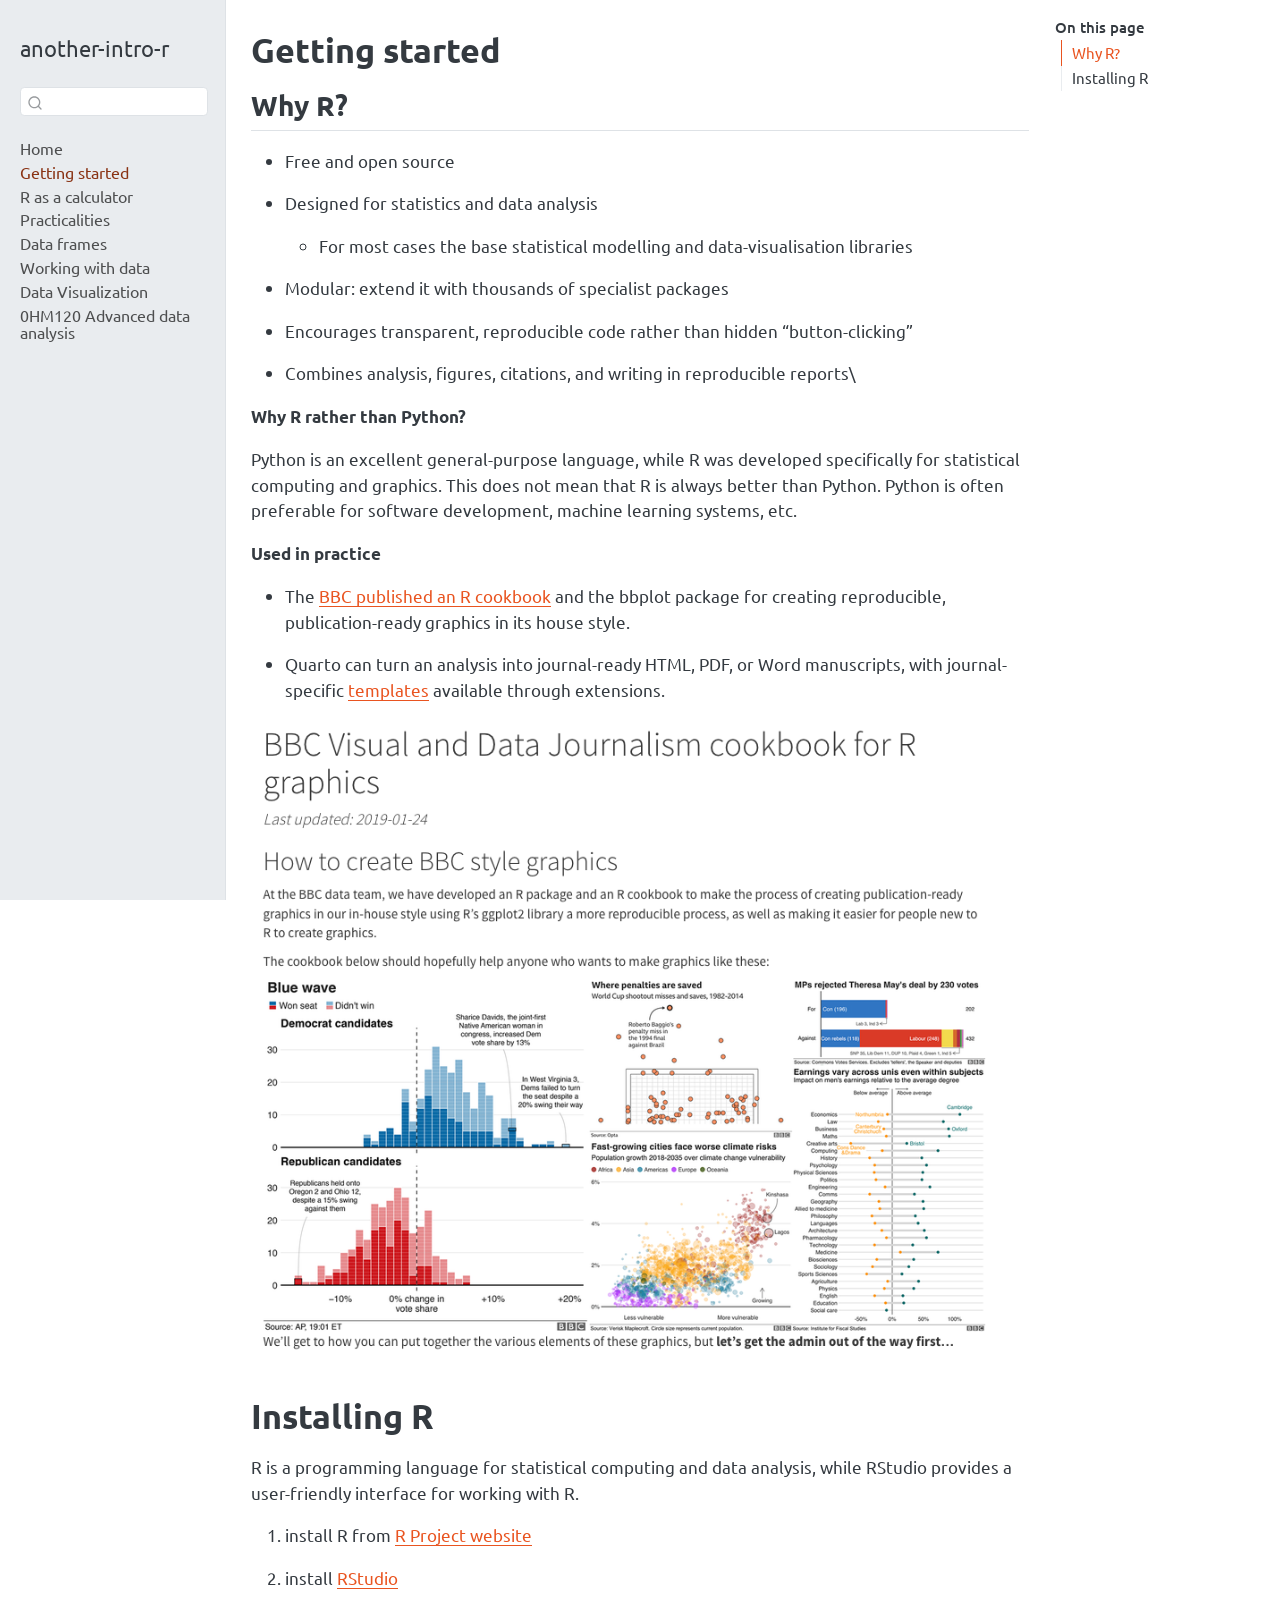
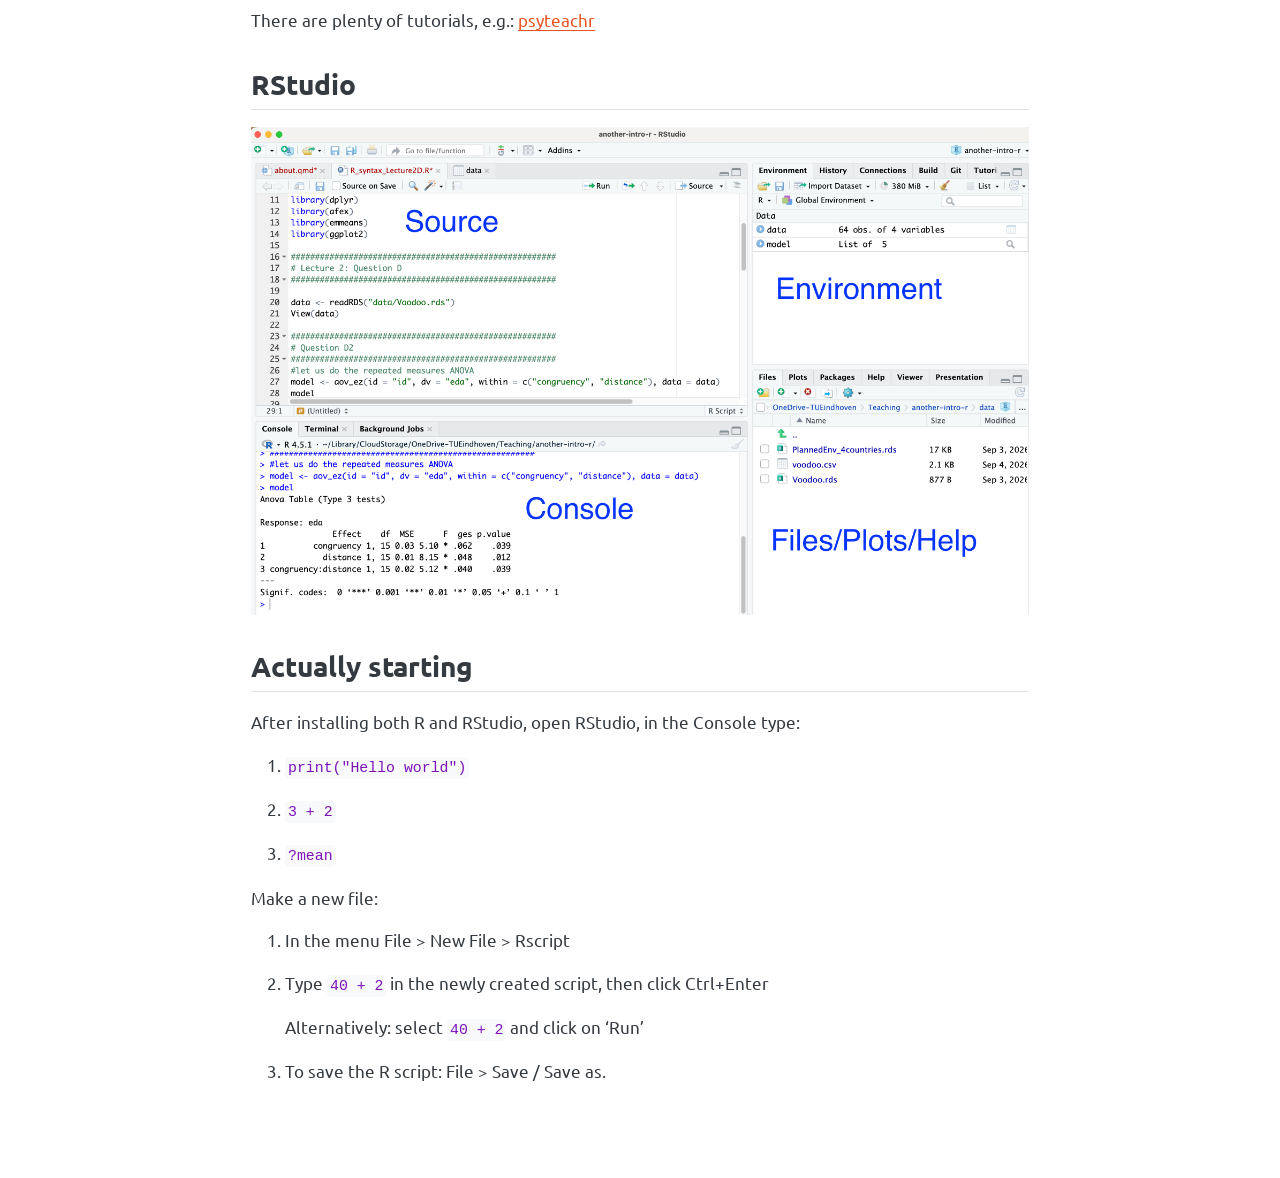
==== commit cfcd492d: "Built site for gh-pages" ====
--- a/1.getting_started.html
+++ b/1.getting_started.html
@@ -149,8 +149,11 @@
   </div>
 </li>
         <li class="sidebar-item">
- <span class="menu-text">cource_matterial.qmd</span>
-  </li>
+  <div class="sidebar-item-container"> 
+  <a href="./course_matterial.html" class="sidebar-item-text sidebar-link">
+ <span class="menu-text">0HM120 Advanced data analysis</span></a>
+  </div>
+</li>
     </ul>
     </div>
 </nav>
